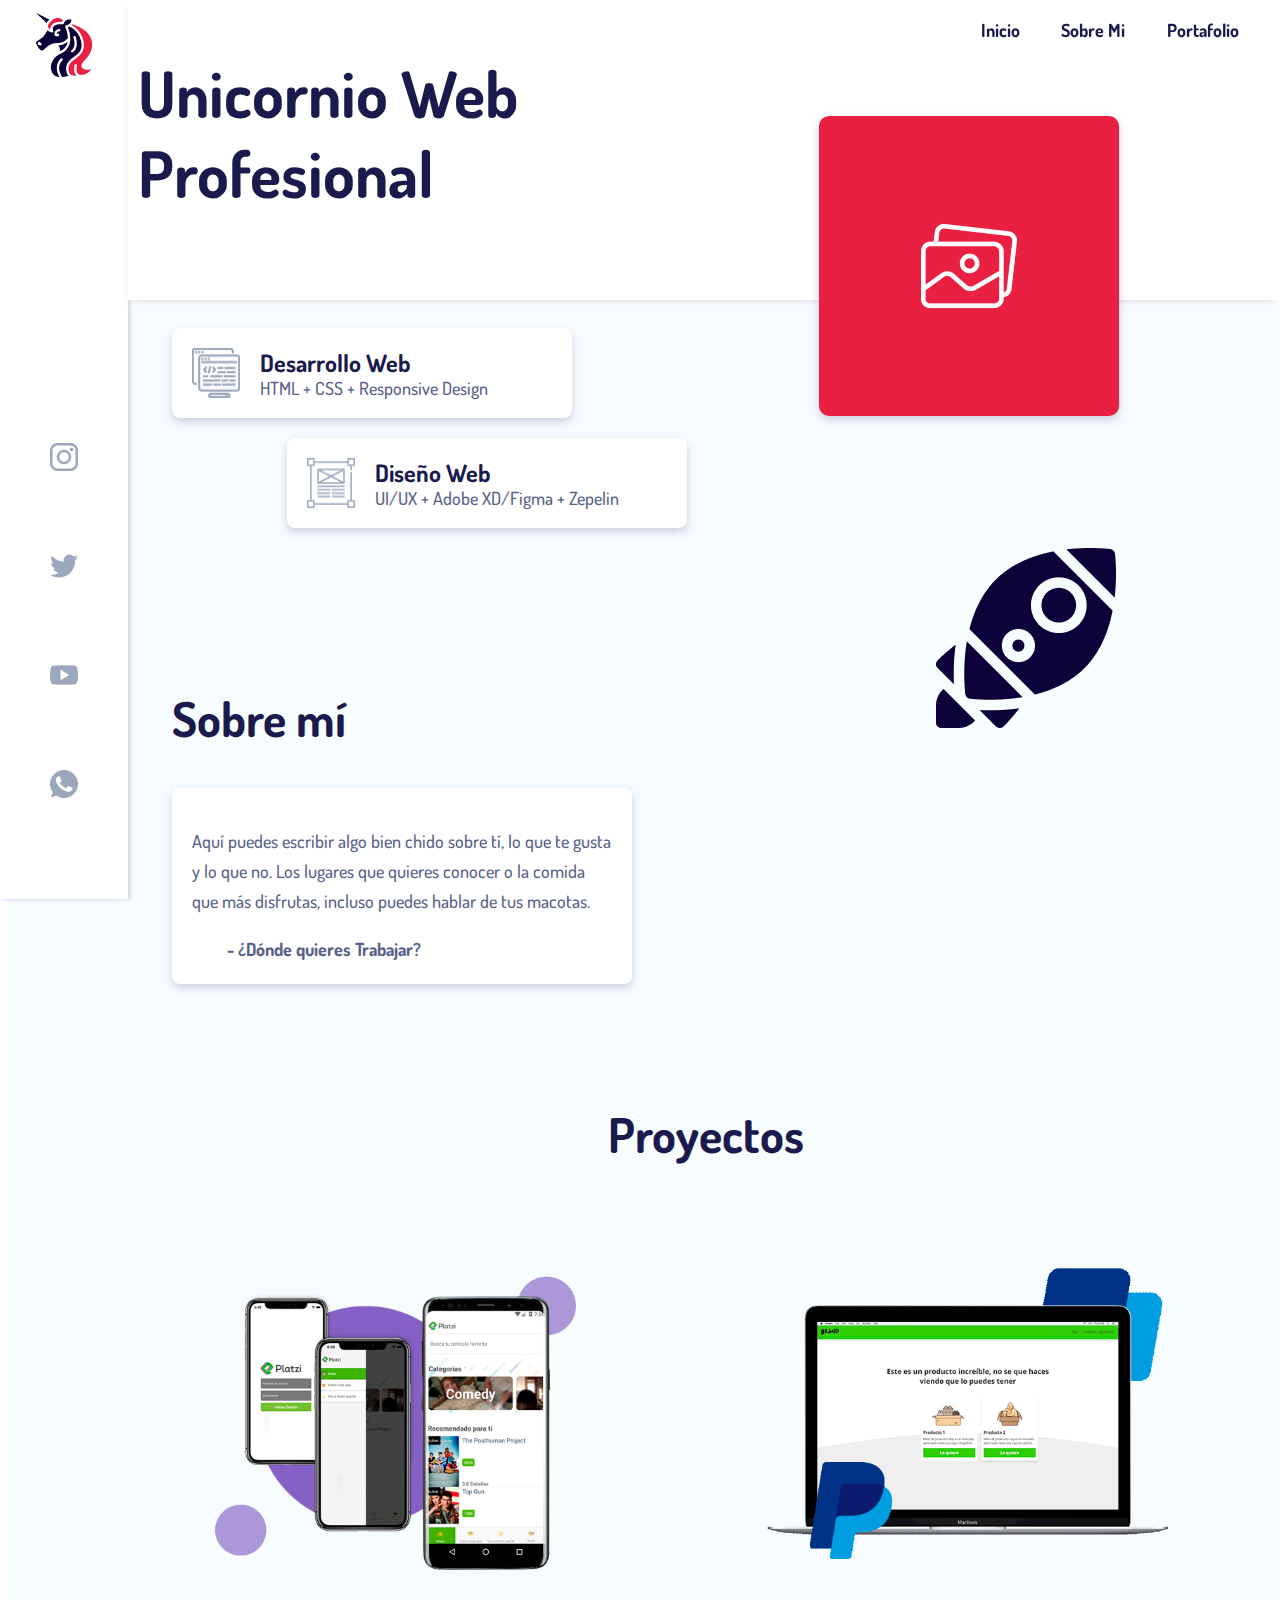
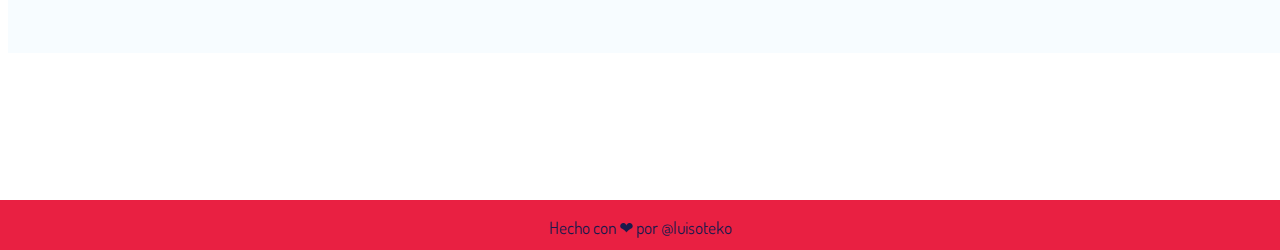
==== index.html @ f15e96a4 "Cambios en el orden del proyecto" ====
<!DOCTYPE html>
<html>
<head>
    <meta charset='utf-8'>
    <meta http-equiv='X-UA-Compatible' content='IE=edge'>
    <title>Unicornio Web Profesional</title>
    <meta name='viewport' content='width=device-width, initial-scale=1'>
    <link rel='stylesheet' type='text/css' media='screen' href='./css/index.css'>
    <script src='./js/index.js'></script>
    <link href="https://fonts.googleapis.com/css?family=Dosis:400,700&display=swap" rel="stylesheet">
	</head>
	<body>
				<div class="Sidebar-Container">
					<section class="Sidebar">
						<a href="#" class="Sidebar-Unicornio">
							<img src="./icons/unicorn.png" alt="Unicornio">
						</a>
						<div class="Sidebar-Social">
							<a href="https://instagram.com">
								<img src="./icons/instagram.png" alt="instagram">
							</a>
							<a href="https://twitter.com">
								<img src="./icons/twitter.png" alt="twitter">
							</a>
							<a href="https://youtube.com">
								<img src="./icons/youtube.png" alt="youtube">
							</a>
							<a href="https://whatsapp.com">
								<img src="./icons/whatsapp.png" alt="whatsapp">
							</a>
						</div>
					</section>
				</div>

			<header class="Hero-Container">
					<nav class="Hero-NavBar">
						<a href="#">Inicio</a>
						<a href="#About">Sobre Mi</a>
						<a href="#Portafolio">Portafolio</a>
					</nav>
					<h1 class="Hero-Title">Unicornio Web <br> Profesional</h1>
					<div class="Hero-Image-Container">
						<img src="./icons/image.png" alt="Image">
					</div>
			</header>
		<div class="UnderHero">
			<section class="Habilidades">
				<div class="Habilidades-Card Habilidades-Card-Desarrollo">
					<img src="./icons/development.png" alt="Desarrollo Web" class="Habilidades-Card-Image">
					<div>
						<h4 class="Habilidades-Card-Title">Desarrollo Web</h4>
						<p class="Habilidades-Card-Description">HTML + CSS + Responsive Design</p>
					</div>
				</div>
				<div class="Habilidades-Card Habilidades-Card-Diseño">
					<img src="./icons/design.png" alt="Diseño Web" class="Habilidades-Card-Image">
					<div>
						<h4 class="Habilidades-Card-Title">Diseño Web</h4>
						<p class="Habilidades-Card-Description">UI/UX + Adobe XD/Figma + Zepelin</p>
					</div>
				</div>
			</section>
			<img src="./icons/rocket.png" alt="cohete" class="Cohete">
			<section class="About">
				<h2 class="About-Title">Sobre mí</h2>
				<div class="About-Card">
					<p class="About-Card-Description">Aquí puedes escribir algo bien chido sobre tí, lo que te gusta y lo que no. Los
						lugares que quieres conocer o la
						comida que más disfrutas, incluso puedes hablar de tus macotas.</p>
					<strong class="About-Card-Question"> - ¿Dónde quieres Trabajar?</strong>
				</div>
			</section>
			<section class="Proyects">
				<h2 class="Proyects-Title">Proyectos</h2>
				<div class="Proyects-Cards-Container">
					<div class="Proyects-Card">
						<img src="./icons/Proyecto-React-Navigation3.webp" alt="Proyecto React Navigation" class="Proyects-Card-Image">
					</div>
					<div class="Proyects-Card">
						<img src="./icons/imagen-proyecto-desarrollo-web.webp" alt="Proyecto Desarrollo Web" class="Proyects-Card-Image">
					</div>
				</div>
			</section>
		</div>
		<footer>
			<p>Hecho con ❤ por <a href="https://twitter.com/luisoteko">@luisoteko</a></p>
		</footer>
	</body>
</html>
---- css/index.css ----
.Hero-Container{
	position: absolute;
	top: 0;
	left: 10%;
	width: 90%;
	height: 300px;
	box-shadow: 0px 4px 9px -4px rgba(157, 168, 190, 0.5);
	background: white;
	z-index: 1;
}


.Hero-NavBar{
	position: absolute;
	width: 300px;
	right: 20px;
	top: 20px;
	display: flex;
	justify-content: space-around;
}

.Hero-NavBar a {
	font-family: 'Dosis', 'sans-serif';
	font-style: normal;
	font-weight: bold;
	font-size: 18px;
	line-height: 20px;
	border: 25px;
	text-decoration: none;
	color: #1A1A4C;
}

.Hero-Title{
	font-family: 'Dosis', 'sans-serif';
	font-style: normal;
	font-weight: bold;
	font-size: 64px;
	line-height: 80px;
	color: #1A1A4C;
	width: fit-content;
	padding: 10px;
}

.Hero-Image-Container {
	background-color: #E92042;
	border-radius: 10px;
	height: 300px;
	width: 300px;
	text-align: center;
	box-shadow: 0px 4px 8px rgba(157, 168, 190, 0.5);
	position: relative;
	left: 60%;
	top: -150px;
	z-index: 4;
}

.Hero-Image-Container img {
	position: relative;
	top: 50%;
	transform: translateY(-50%);
}

.Sidebar{
	position: sticky;
	right: 0;
	display: flex;
	flex-direction: column;
	justify-content: space-between;
	box-shadow: 2px 0px 4px rgba(157, 168, 190, 0.5);
	height: 97%;
	padding-top: 10%;
	padding-bottom: 10%;
	background: white;
}

.Sidebar a{
	text-align: center;
}

.Sidebar-Unicornio{
}

.Sidebar-Container{
	position: fixed;
	top: 0;
	left: 0;
	width: 10%;
	height: 100%;
}

.Sidebar-Social{
	display: flex;
	flex-direction: column;
	height: 50%;
	justify-content: space-around;
	padding-bottom: 35%;
}

.UnderHero{
	position: relative;
	display: grid;
	top: 300px;
	background-color: #F7FCFF;
	width: fit-content;
	width: 90.9%;
	padding: 0 0 0 9.8%;
	z-index: -1;
}

.Habilidades-Card{
	border-radius: 8px;
	position: relative;
	box-shadow: 0px 4px 8px rgba(157, 168, 190, 0.5);
	display: flex;
	margin: 20px;
	margin-left: 40px;
	padding: 20px;
	width: 360px;
	background-color: #FFFFFF;
}


.Habilidades-Card-Title{
	margin: 0;
	padding: 0 20px;
	font-family: Dosis;
	font-style: normal;
	font-weight: bold;
	font-size: 24px;
	line-height: 30px;
	color: #1A1A4C;
}

.Habilidades-Card-Description{
	margin: 0;
	padding: 0 20px;
	font-family: Dosis;
	font-style: normal;
	font-weight: 500;
	font-size: 18px;
	line-height: 20px;

	color: #596188;
}

.Habilidades-Card-Diseño{
	left: 10%;
}

.Cohete{
	width: 180px;
	margin-left: 70%
}

.About {
	width: 460px;
	margin: 20px;
	margin-left: 40px;
	position: relative;
	top: -100px;
}

.About-Title{
	font-family: Dosis;
	font-style: normal;
	font-weight: bold;
	font-size: 48px;
	color: #1A1A4C;
}

.About-Card{
	background: white;
	border-radius: 8px;
	box-shadow: 0px 4px 8px rgba(157, 168, 190, 0.5);
	padding: 20px;

}

.About-Card-Description{
	font-family: Dosis;
	font-style: normal;
	font-weight: 500;
	font-size: 18px;
	line-height: 30px;
	color: #596188;
}

.About-Card-Question{
	font-family: Dosis;
	font-style: normal;
	font-weight: bold;
	font-size: 18px;
	line-height: 30px;
	color: #596188;
	padding-left: 35px;
}

.Proyects-Cards-Container{
	display: grid;
	grid-template-columns: 49% 49%;
}

.Proyects-Title {
	font-family: Dosis;
	font-style: normal;
	font-weight: bold;
	font-size: 48px;
	line-height: 60px;
	text-align: center;
	color: #1A1A4C;
	margin-top: 0;
}
.Proyects-Card{
	border-radius: 8px;
	padding: 40px;
	padding-left: 60px;
	width: 75%;
}

.Proyects-Card-Image{
	width: 100%;
}

footer{
	position: absolute;
	bottom: -950px;
	background-color: #E92042;
	text-align: center;
	width: 100%;
	height: 50px;
	color: #1A1A4C;
	left: 0;
	font-family: Dosis;
	font-style: normal;
	font-weight: normal;
	font-size: 17px;
}
footer a{
	text-decoration: none;
	color: #1A1A4C;
}
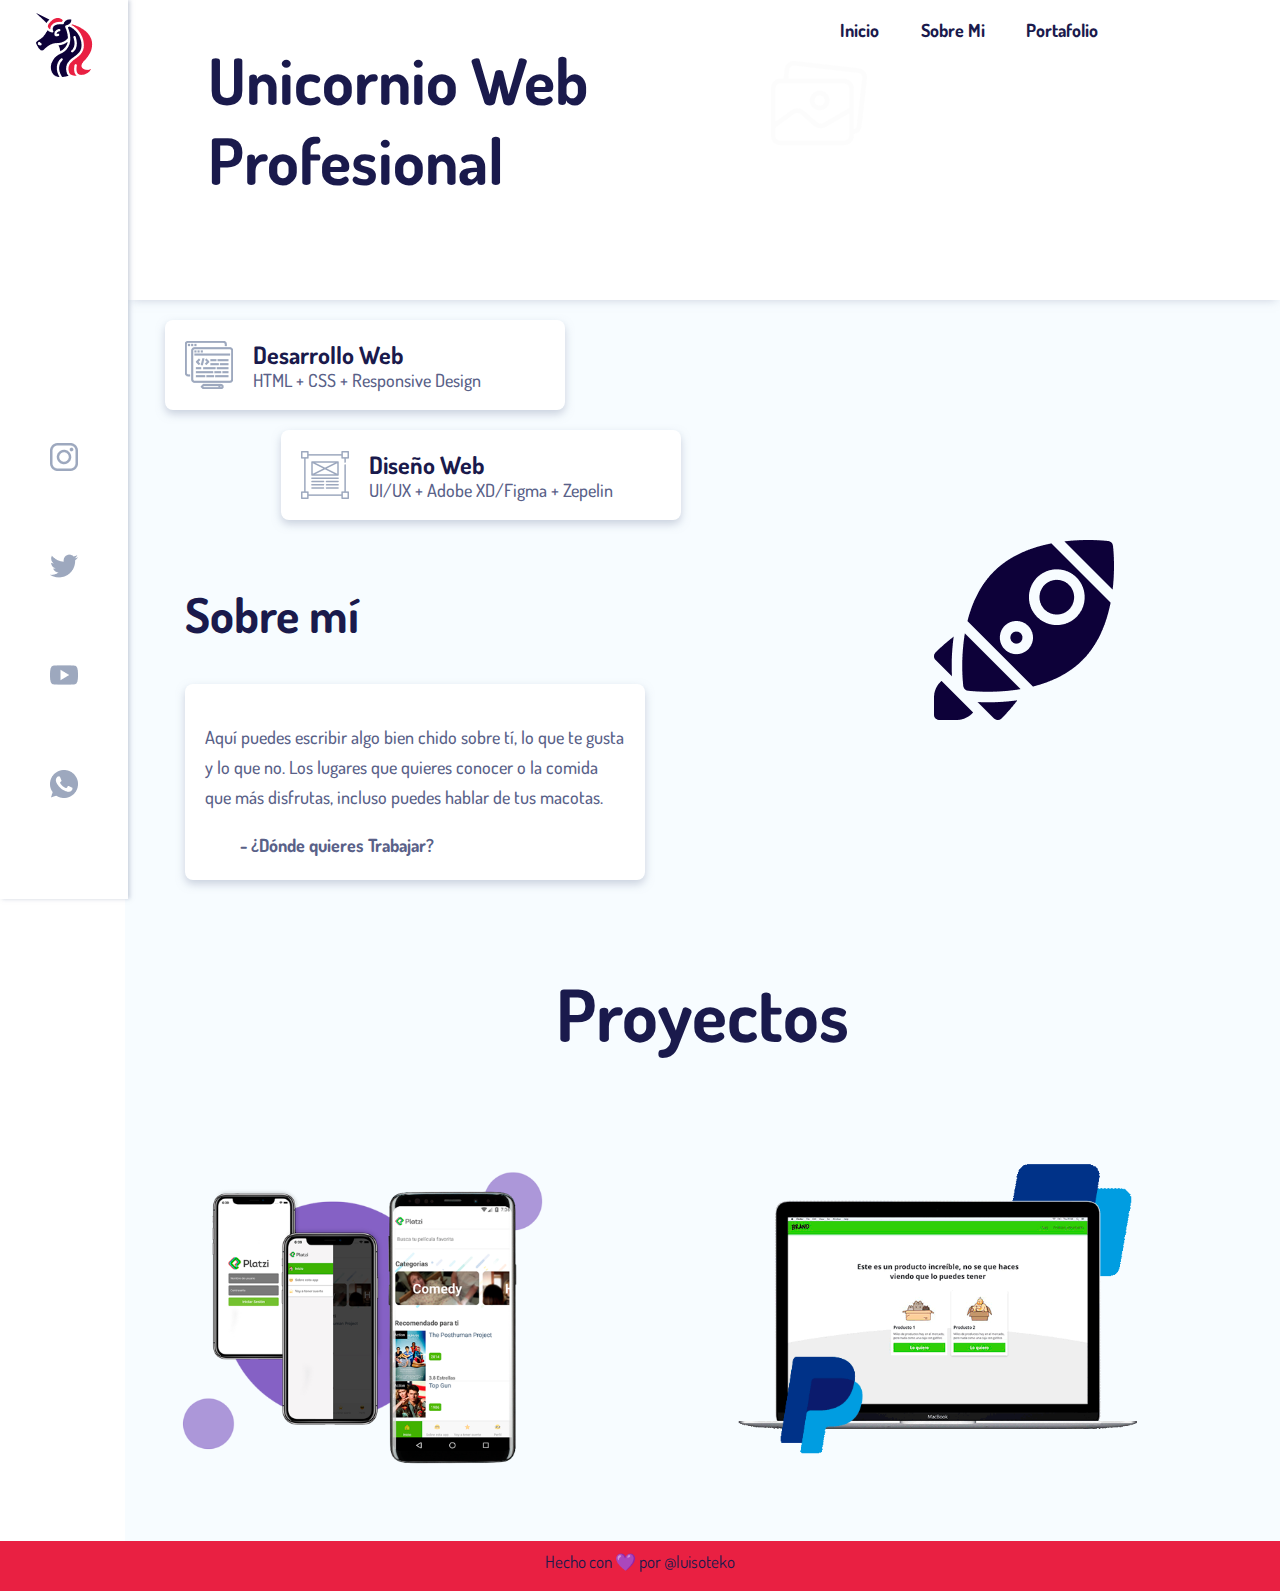
==== commit 85a4d59e: "Responsive added until 320px" ====
--- a/index.html
+++ b/index.html
@@ -1,66 +1,78 @@
 <!DOCTYPE html>
 <html>
-<head>
-    <meta charset='utf-8'>
-    <meta http-equiv='X-UA-Compatible' content='IE=edge'>
-    <title>Unicornio Web Profesional</title>
-    <meta name='viewport' content='width=device-width, initial-scale=1'>
-    <link rel='stylesheet' type='text/css' media='screen' href='./css/index.css'>
-    <script src='./js/index.js'></script>
-    <link href="https://fonts.googleapis.com/css?family=Dosis:400,700&display=swap" rel="stylesheet">
+	<head>
+		<meta charset='utf-8'>
+		<meta http-equiv='X-UA-Compatible' content='IE=edge'>
+		<title>Unicornio Web Profesional</title>
+		<meta name='viewport' content='width=device-width, initial-scale=1'>
+		<link rel='stylesheet' type='text/css' media='screen' href='./css/index.css'>
+		<script src='./js/index.js'></script>
+		<link href="https://fonts.googleapis.com/css?family=Dosis:400,700&display=swap" rel="stylesheet">
 	</head>
 	<body>
-				<div class="Sidebar-Container">
-					<section class="Sidebar">
-						<a href="#" class="Sidebar-Unicornio">
-							<img src="./icons/unicorn.png" alt="Unicornio">
-						</a>
-						<div class="Sidebar-Social">
-							<a href="https://instagram.com">
-								<img src="./icons/instagram.png" alt="instagram">
-							</a>
-							<a href="https://twitter.com">
-								<img src="./icons/twitter.png" alt="twitter">
-							</a>
-							<a href="https://youtube.com">
-								<img src="./icons/youtube.png" alt="youtube">
-							</a>
-							<a href="https://whatsapp.com">
-								<img src="./icons/whatsapp.png" alt="whatsapp">
-							</a>
-						</div>
-					</section>
+		<div class="Sidebar-Container">
+			<section class="Sidebar">
+				<a href="#" class="Sidebar-Unicornio">
+					<img src="./icons/unicorn.png" alt="Unicornio" class="Unicorn">
+				</a>
+				<div class="Sidebar-Social">
+					<a href="https://instagram.com">
+						<img src="./icons/instagram.png" alt="instagram">
+					</a>
+					<a href="https://twitter.com">
+						<img src="./icons/twitter.png" alt="twitter">
+					</a>
+					<a href="https://youtube.com">
+						<img src="./icons/youtube.png" alt="youtube">
+					</a>
+					<a href="https://whatsapp.com">
+						<img src="./icons/whatsapp.png" alt="whatsapp">
+					</a>
 				</div>
-
-			<header class="Hero-Container">
-					<nav class="Hero-NavBar">
-						<a href="#">Inicio</a>
-						<a href="#About">Sobre Mi</a>
-						<a href="#Portafolio">Portafolio</a>
-					</nav>
-					<h1 class="Hero-Title">Unicornio Web <br> Profesional</h1>
-					<div class="Hero-Image-Container">
-						<img src="./icons/image.png" alt="Image">
-					</div>
-			</header>
+			</section>
+		</div>
+		<header class="Hero-Container">
+			<nav class="Hero-NavBar">
+				<a href="#">Inicio</a>
+				<a href="#About">Sobre Mi</a>
+				<a href="#Portafolio">Portafolio</a>
+			</nav>
+			<a href="#">
+				<img src="./icons/unicorn.png" alt="Unicornio" class="Hero-Unicorn Unicorn">
+			</a>
+			<h1 class="Hero-Title">Unicornio Web <br> Profesional</h1>
+			<div class="Hero-Image-Wrapper-Container">
+				<div class="Hero-Image-Container">
+					<img src="./icons/image.png" alt="Image" class="Hero-Image">
+				</div>
+			</div>
+		</header>
 		<div class="UnderHero">
 			<section class="Habilidades">
 				<div class="Habilidades-Card Habilidades-Card-Desarrollo">
 					<img src="./icons/development.png" alt="Desarrollo Web" class="Habilidades-Card-Image">
-					<div>
+					<div class="Habilidades-Card-Text">
 						<h4 class="Habilidades-Card-Title">Desarrollo Web</h4>
-						<p class="Habilidades-Card-Description">HTML + CSS + Responsive Design</p>
+						<p class="Habilidades-Card-Description">
+							<span class="Habilidades-Card-Description-Desarrollo-1">HTML + CSS + </span>
+							<span class="Habilidades-Card-Description-Desarrollo-2"> Responsive Design</span>
+						</p>
 					</div>
 				</div>
 				<div class="Habilidades-Card Habilidades-Card-Diseño">
 					<img src="./icons/design.png" alt="Diseño Web" class="Habilidades-Card-Image">
-					<div>
+					<div class="Habilidades-Card-Text">
 						<h4 class="Habilidades-Card-Title">Diseño Web</h4>
-						<p class="Habilidades-Card-Description">UI/UX + Adobe XD/Figma + Zepelin</p>
+						<p class="Habilidades-Card-Description">
+							<span class="Habilidades-Card-Description-Dieseño-1">UI/UX + Adobe XD/Figma + </span>
+							<span class="Habilidades-Card-Description-Diseño-2">Zepelin</span>
+						</p>
 					</div>
 				</div>
 			</section>
-			<img src="./icons/rocket.png" alt="cohete" class="Cohete">
+			<div class="Cohete-Container">
+				<img src="./icons/rocket.png" alt="cohete" class="Cohete">
+			</div>
 			<section class="About">
 				<h2 class="About-Title">Sobre mí</h2>
 				<div class="About-Card">
@@ -71,7 +83,9 @@
 				</div>
 			</section>
 			<section class="Proyects">
-				<h2 class="Proyects-Title">Proyectos</h2>
+				<div class="Proyects-Title-Container">
+					<h2 class="Proyects-Title">Proyectos</h2>
+				</div>
 				<div class="Proyects-Cards-Container">
 					<div class="Proyects-Card">
 						<img src="./icons/Proyecto-React-Navigation3.webp" alt="Proyecto React Navigation" class="Proyects-Card-Image">
@@ -83,7 +97,7 @@
 			</section>
 		</div>
 		<footer>
-			<p>Hecho con ❤ por <a href="https://twitter.com/luisoteko">@luisoteko</a></p>
+			<p>Hecho con 💜 por <a href="https://twitter.com/luisoteko">@luisoteko</a></p>
 		</footer>
 	</body>
 </html>--- a/css/index.css
+++ b/css/index.css
@@ -1,19 +1,32 @@
+html{
+	overflow-x: hidden;
+}
+
+body{
+	margin: 0;
+	height: 0;
+}
+
+.Unicorn{
+	animation: rollInUnicorn 2s linear 1 forwards running;
+}
+
 .Hero-Container{
-	position: absolute;
+	position: relative;
 	top: 0;
 	left: 10%;
 	width: 90%;
 	height: 300px;
 	box-shadow: 0px 4px 9px -4px rgba(157, 168, 190, 0.5);
 	background: white;
-	z-index: 1;
+	z-index: -4;
 }
 
 
 .Hero-NavBar{
-	position: absolute;
+	position: relative;
 	width: 300px;
-	right: 20px;
+	left: 60%;
 	top: 20px;
 	display: flex;
 	justify-content: space-around;
@@ -30,6 +43,11 @@
 	color: #1A1A4C;
 }
 
+.Hero-Unicorn{
+	display: none;
+	padding-left: 20px;
+}
+
 .Hero-Title{
 	font-family: 'Dosis', 'sans-serif';
 	font-style: normal;
@@ -39,25 +57,34 @@
 	color: #1A1A4C;
 	width: fit-content;
 	padding: 10px;
-}
-
-.Hero-Image-Container {
-	background-color: #E92042;
-	border-radius: 10px;
+	padding-left: 80px;
+	margin-top: 10px;
+}
+
+.Hero-Image-Wrapper-Container{
+	position: relative;
+	left: 60%;
+	top: -150px;
 	height: 300px;
 	width: 300px;
+}
+
+.Hero-Image-Container {
+	display: flex;
+	justify-content: center;
+	align-items: center;
+	background-color: #E92042;
+	height: 0;
+	width: 0;
+	border-radius: 10px;
 	text-align: center;
 	box-shadow: 0px 4px 8px rgba(157, 168, 190, 0.5);
-	position: relative;
-	left: 60%;
-	top: -150px;
 	z-index: 4;
+	animation: rollInImageContainer 2s linear 1 1s forwards running;
 }
 
 .Hero-Image-Container img {
-	position: relative;
-	top: 50%;
-	transform: translateY(-50%);
+	animation: rollInImage 2s linear 1 1s forwards running;
 }
 
 .Sidebar{
@@ -99,12 +126,12 @@
 .UnderHero{
 	position: relative;
 	display: grid;
-	top: 300px;
+	/* top: 300px; */
 	background-color: #F7FCFF;
 	width: fit-content;
-	width: 90.9%;
-	padding: 0 0 0 9.8%;
-	z-index: -1;
+	width: inherit;
+	margin-left:9.8%;
+	z-index: -6;
 }
 
 .Habilidades-Card{
@@ -119,6 +146,13 @@
 	background-color: #FFFFFF;
 }
 
+.Habilidades-Card-Image{
+	align-self: center;
+}
+
+.Habilidades-Card-Text{
+	position: inherit;
+}
 
 .Habilidades-Card-Title{
 	margin: 0;
@@ -147,17 +181,24 @@
 	left: 10%;
 }
 
+.Cohete-Container{
+	width: 180px;
+	margin-left: 70%;
+}
+
 .Cohete{
-	width: 180px;
-	margin-left: 70%
-}
+	animation: rollRocket 5s cubic-bezier(.88, .44, .71, 1) alternate infinite forwards;
+	width: 100%;
+}
+
 
 .About {
 	width: 460px;
 	margin: 20px;
-	margin-left: 40px;
-	position: relative;
-	top: -100px;
+	position: relative;
+	top: -200px;
+	height: 160px;
+	left: 40px;
 }
 
 .About-Title{
@@ -200,7 +241,7 @@
 	grid-template-columns: 49% 49%;
 }
 
-.Proyects-Title {
+.Proyects-Title-Container {
 	font-family: Dosis;
 	font-style: normal;
 	font-weight: bold;
@@ -209,21 +250,21 @@
 	text-align: center;
 	color: #1A1A4C;
 	margin-top: 0;
+	width: 100%;
+	margin: 0;
 }
 .Proyects-Card{
 	border-radius: 8px;
-	padding: 40px;
-	padding-left: 60px;
+	padding: 35px;
 	width: 75%;
 }
 
 .Proyects-Card-Image{
-	width: 100%;
+	width: 99%;
 }
 
 footer{
-	position: absolute;
-	bottom: -950px;
+	position: relative;
 	background-color: #E92042;
 	text-align: center;
 	width: 100%;
@@ -234,8 +275,222 @@
 	font-style: normal;
 	font-weight: normal;
 	font-size: 17px;
+	margin: 0;
 }
 footer a{
 	text-decoration: none;
 	color: #1A1A4C;
+}
+footer p{
+	padding: 10px;
+	margin: 0;
+}
+
+@media screen and (max-width: 900px) {
+	.Sidebar-Container {
+		display: none;
+	}
+	.Hero-Container{
+		left: 0;
+		width: 100%;
+	}
+	.Hero-Unicorn{
+		display: inline;
+		padding-top: 1%;
+		/* width: 10%; */
+	}
+	.Hero-Title{
+		padding-top: 0;
+		padding-left: 30px;
+	}
+	.UnderHero{
+		width: 100%;
+		margin-left: 0;
+	}
+	.Habilidades-Card{
+		width: fit-content;
+	}
+}
+
+@media screen and (max-width: 768px){
+	.Hero-Image-Wrapper-Container{
+		width: 200px;
+		height: 200px;
+		right: 20%;
+	}
+	.About{
+		top: -120px;
+		height: 210px;
+		margin-left: 10%;
+		margin-right: 10%;
+	}
+	.About-Card{
+		width: 100%
+	}
+	.Cohete-Container{
+		width: 140px;
+		margin-left: 60%
+	}
+	.Proyects-Cards-Container{
+		grid-template-columns: 100%;
+		grid-template-rows: 50% 50%;
+	}
+	.Proyects-Card{
+		padding-right: 0;
+	}
+	.Hero-NavBar{
+		left: 50%;
+	}
+}
+@media screen and (max-width: 600px){
+	.Hero-Container{
+		height: 350px;
+	}
+
+	.Hero-Title{
+		font-size: 60px;
+		word-spacing: 5em;
+		width: 300px;
+	}
+
+	.Hero-Image-Wrapper-Container{
+		top: -300px;
+	}
+
+	.About{
+		margin: 0;
+		left: 20px;
+		width: 90%;
+	}
+	.About-Card{
+		width: 90%;
+	}
+	.Hero-NavBar {
+		left: 40%;
+	}
+}
+
+@media screen and (max-width: 500px){
+	.Hero-Image-Wrapper-Container{
+		width: 150px;
+		height: 150px;
+		left: 60%;
+	}
+
+	.Cohete{
+		width: 100px;
+		height: 100px;
+	}
+
+	.Habilidades-Card{
+		width: 80%;
+		margin-left: 20px;
+	}
+
+	.Habilidades-Card-Text {
+		right: 0;
+	}
+
+	.Habilidades-Card-Diseño{
+		left: 0;
+	}
+	.Proyects{
+		margin-top: 50px;
+	}
+	.Hero-NavBar {
+		left: 30%;
+	}
+}
+
+@media screen and (max-width: 425px){
+	.Hero-NavBar {
+		width: 230px;
+		left: 25%;
+		justify-content: space-between;
+	}
+	.Hero-Image-Wrapper-Container{
+		width: 100px;
+		height: 100px;
+		top: -220px;
+	}
+	.Habilidades-Card{
+		width: auto;
+	}
+	.Cohete{
+		width: 70px;
+		height: 70px;
+	}
+	.Cohete-Container{
+		width: 70px;
+		height: 70px;
+		margin-left: 70%;
+	}
+	.About-Card{
+		width: 80%;
+	}
+	.Proyects{
+		margin-top: 70px;
+	}
+	.Proyects-Title-Container{
+		font-size: 40px;
+	}
+}
+@media screen and (max-width: 320px){
+	.Hero-Title{
+		width: auto;
+	}
+	.Habilidades{
+		display: grid;
+	}
+}
+
+@keyframes rollInUnicorn {
+	from{
+		transform: rotate(0);
+		width: 0;
+		height: 0;
+	}
+	to{
+		transform: rotate(360deg);
+		width: 65px;
+		height: 65px;
+	}
+}
+
+@keyframes rollInImageContainer{
+	from {
+		transform: rotate(0);
+		width: 0;
+		height: 0;
+	}
+
+	to {
+		transform: rotate(360deg);
+		width: 100%;
+		height: 100%;
+	}
+}
+
+@keyframes rollInImage {
+	from {
+		transform: rotate(0);
+		width: 0;
+		height: 0;
+	}
+
+	to {
+		transform: rotate(360deg);
+		width: 96px;
+		height: 96px;
+	}
+}
+
+@keyframes rollRocket{
+	from{
+		transform: rotate(0)
+	}
+
+	to{
+		transform: rotate(360deg)
+	}
 }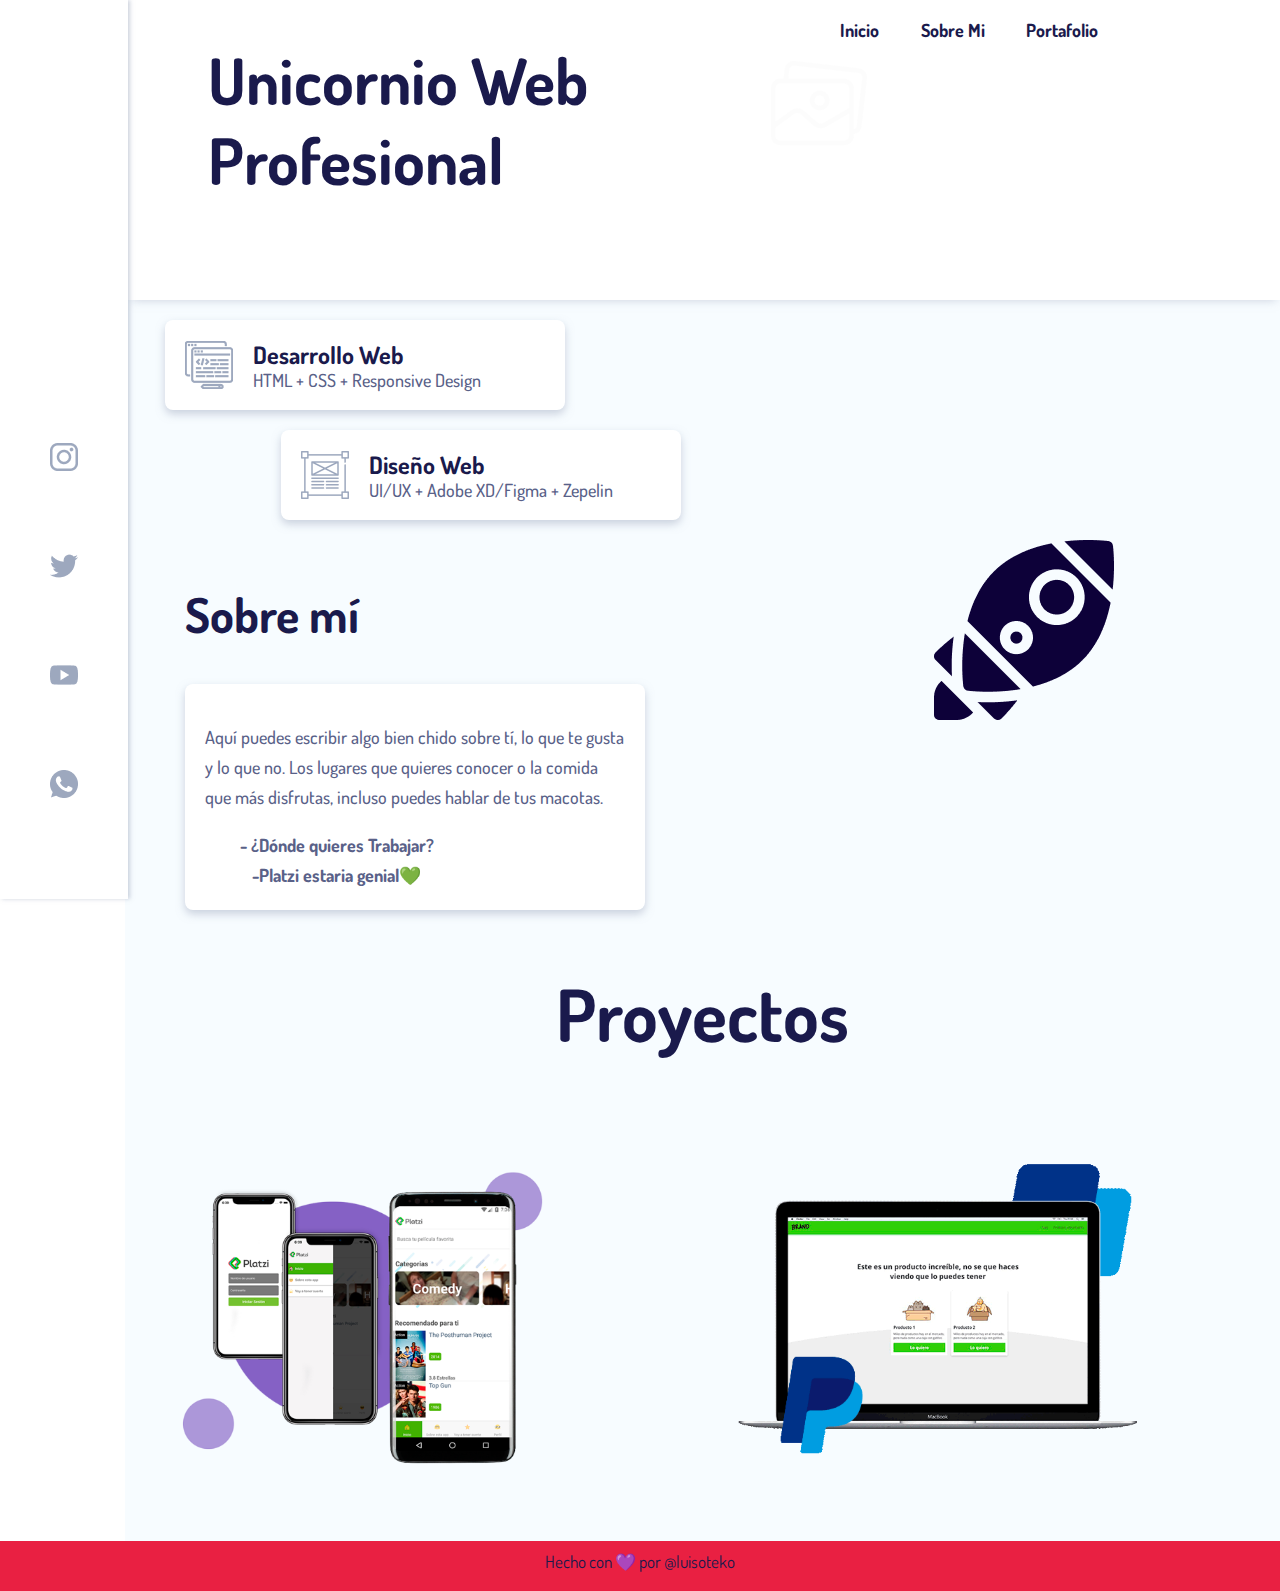
==== commit 0d93f8ce: "Added Answer" ====
--- a/index.html
+++ b/index.html
@@ -79,7 +79,8 @@
 					<p class="About-Card-Description">Aquí puedes escribir algo bien chido sobre tí, lo que te gusta y lo que no. Los
 						lugares que quieres conocer o la
 						comida que más disfrutas, incluso puedes hablar de tus macotas.</p>
-					<strong class="About-Card-Question"> - ¿Dónde quieres Trabajar?</strong>
+					<strong class="About-Card-Question">- ¿Dónde quieres Trabajar?</strong><br>
+					<strong class="About-Card-Question">&nbsp;&nbsp;&nbsp;-Platzi estaria genial💚</strong>
 				</div>
 			</section>
 			<section class="Proyects">
--- a/css/index.css
+++ b/css/index.css
@@ -8,6 +8,7 @@
 }
 
 .Unicorn{
+	width: 0;
 	animation: rollInUnicorn 2s linear 1 forwards running;
 }
 
@@ -81,6 +82,7 @@
 	box-shadow: 0px 4px 8px rgba(157, 168, 190, 0.5);
 	z-index: 4;
 	animation: rollInImageContainer 2s linear 1 1s forwards running;
+
 }
 
 .Hero-Image-Container img {
